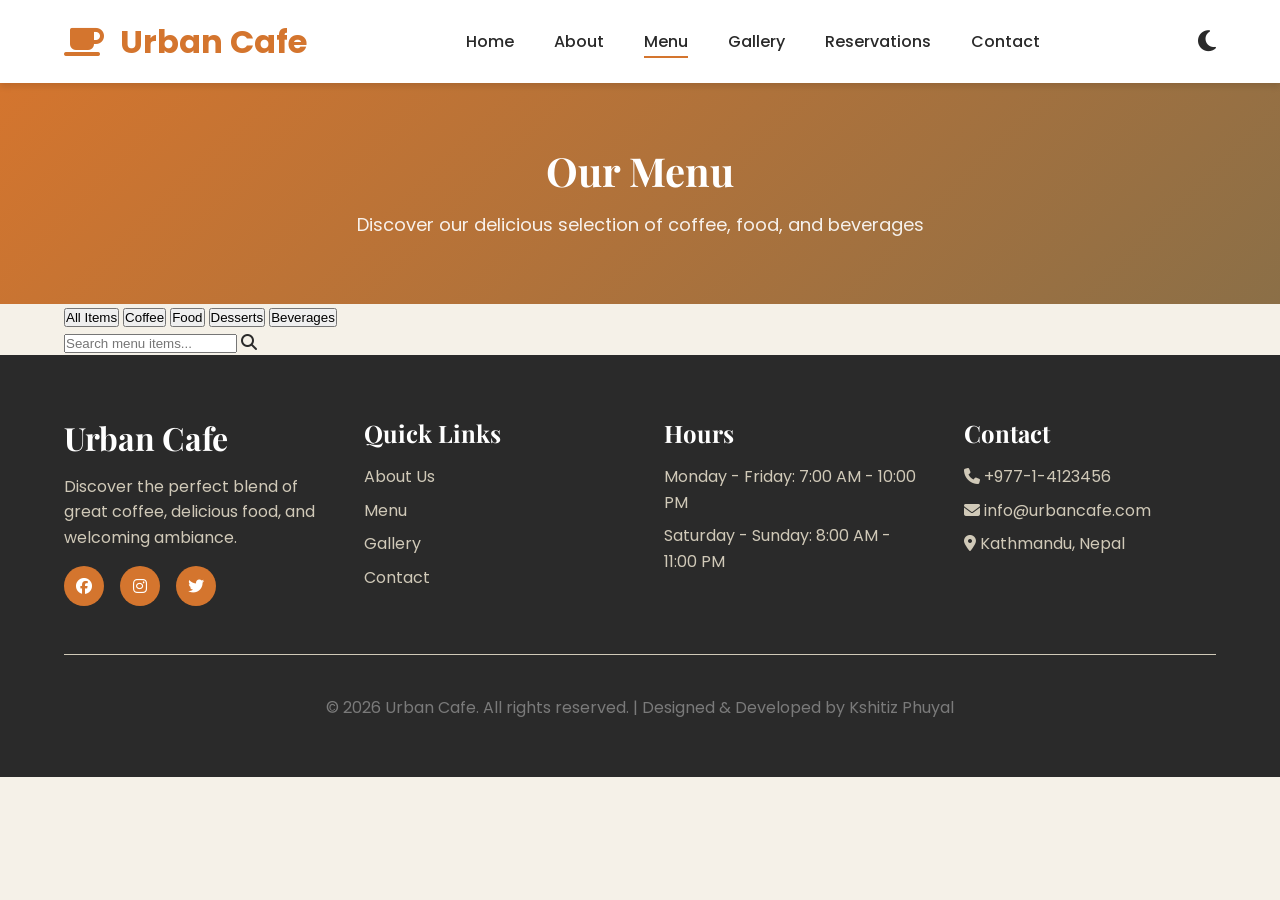
==== menu.html @ 5ae3636b "Phase 2: Create all HTML pages for Urban Cafe Website" ====
<!DOCTYPE html>
<html lang="en">
<head>
    <meta charset="UTF-8">
    <meta name="viewport" content="width=device-width, initial-scale=1.0">
    <meta name="description" content="Urban Cafe Menu - Browse our coffee, food, desserts, and beverages.">
    <title>Menu - Urban Cafe</title>
    
    <!-- Stylesheets -->
    <link rel="stylesheet" href="css/variables.css">
    <link rel="stylesheet" href="css/style.css">
    <link rel="stylesheet" href="css/responsive.css">
    <link rel="stylesheet" href="css/dark-mode.css">
    
    <!-- Font Awesome Icons -->
    <link rel="stylesheet" href="https://cdnjs.cloudflare.com/ajax/libs/font-awesome/6.4.0/css/all.min.css">
    
    <!-- Google Fonts -->
    <link rel="preconnect" href="https://fonts.googleapis.com">
    <link rel="preconnect" href="https://fonts.gstatic.com" crossorigin>
    <link href="https://fonts.googleapis.com/css2?family=Playfair+Display:wght@400;700&family=Poppins:wght@300;400;500;600;700&display=swap" rel="stylesheet">
</head>
<body>
    <!-- Navigation Bar -->
    <nav class="navbar">
        <div class="container">
            <div class="nav-wrapper">
                <div class="logo">
                    <i class="fas fa-coffee"></i>
                    <span>Urban Cafe</span>
                </div>
                
                <ul class="nav-links">
                    <li><a href="index.html">Home</a></li>
                    <li><a href="about.html">About</a></li>
                    <li><a href="menu.html" class="active">Menu</a></li>
                    <li><a href="gallery.html">Gallery</a></li>
                    <li><a href="reservations.html">Reservations</a></li>
                    <li><a href="contact.html">Contact</a></li>
                </ul>
                
                <div class="nav-right">
                    <button class="dark-mode-toggle" id="darkModeToggle">
                        <i class="fas fa-moon"></i>
                    </button>
                    <button class="hamburger" id="hamburger">
                        <span></span>
                        <span></span>
                        <span></span>
                    </button>
                </div>
            </div>
        </div>
    </nav>

    <!-- Page Header -->
    <section class="page-header">
        <h1>Our Menu</h1>
        <p>Discover our delicious selection of coffee, food, and beverages</p>
    </section>

    <!-- Menu Section -->
    <section class="menu-section">
        <div class="container">
            <!-- Filter Buttons -->
            <div class="menu-filters">
                <button class="filter-btn active" data-filter="all">All Items</button>
                <button class="filter-btn" data-filter="coffee">Coffee</button>
                <button class="filter-btn" data-filter="food">Food</button>
                <button class="filter-btn" data-filter="desserts">Desserts</button>
                <button class="filter-btn" data-filter="beverages">Beverages</button>
            </div>

            <!-- Search Bar -->
            <div class="menu-search">
                <input type="text" id="menuSearch" placeholder="Search menu items...">
                <i class="fas fa-search"></i>
            </div>

            <!-- Menu Items Grid -->
            <div class="menu-grid" id="menuItems">
                <!-- Menu items will be loaded here by JavaScript -->
            </div>
        </div>
    </section>

    <!-- Footer -->
    <footer class="footer">
        <div class="container">
            <div class="footer-grid">
                <div class="footer-col">
                    <h3>Urban Cafe</h3>
                    <p>Discover the perfect blend of great coffee, delicious food, and welcoming ambiance.</p>
                    <div class="social-links">
                        <a href="#" title="Facebook"><i class="fab fa-facebook"></i></a>
                        <a href="#" title="Instagram"><i class="fab fa-instagram"></i></a>
                        <a href="#" title="Twitter"><i class="fab fa-twitter"></i></a>
                    </div>
                </div>
                
                <div class="footer-col">
                    <h4>Quick Links</h4>
                    <ul>
                        <li><a href="about.html">About Us</a></li>
                        <li><a href="menu.html">Menu</a></li>
                        <li><a href="gallery.html">Gallery</a></li>
                        <li><a href="contact.html">Contact</a></li>
                    </ul>
                </div>
                
                <div class="footer-col">
                    <h4>Hours</h4>
                    <p>Monday - Friday: 7:00 AM - 10:00 PM</p>
                    <p>Saturday - Sunday: 8:00 AM - 11:00 PM</p>
                </div>
                
                <div class="footer-col">
                    <h4>Contact</h4>
                    <p><i class="fas fa-phone"></i> +977-1-4123456</p>
                    <p><i class="fas fa-envelope"></i> info@urbancafe.com</p>
                    <p><i class="fas fa-map-marker-alt"></i> Kathmandu, Nepal</p>
                </div>
            </div>
            
            <div class="footer-bottom">
                <p>&copy; 2026 Urban Cafe. All rights reserved. | Designed & Developed by Kshitiz Phuyal</p>
            </div>
        </div>
    </footer>

    <!-- Scripts -->
    <script src="js/main.js"></script>
    <script src="js/dark-mode.js"></script>
    <script src="js/menu.js"></script>
</body>
</html>
---- css/variables.css ----
/* CSS Variables - Color Scheme & Spacing */
:root {
    /* Primary Colors */
    --color-primary: #D4752E;
    --color-primary-light: #E8934B;
    --color-primary-dark: #B85A1F;
    
    /* Secondary Colors */
    --color-secondary: #8B6F47;
    --color-secondary-light: #A08960;
    --color-secondary-dark: #6B5535;
    
    /* Neutral Colors */
    --color-light: #F5F1E8;
    --color-light-gray: #E8E3D8;
    --color-gray: #D0C9B8;
    --color-dark-gray: #7A7A7A;
    --color-dark: #2A2A2A;
    --color-black: #000000;
    --color-white: #FFFFFF;
    
    /* Accent Colors */
    --color-success: #27AE60;
    --color-warning: #F39C12;
    --color-error: #E74C3C;
    --color-info: #3498DB;
    
    /* Typography */
    --font-heading: 'Playfair Display', serif;
    --font-body: 'Poppins', sans-serif;
    
    /* Font Sizes */
    --font-size-xs: 0.75rem;
    --font-size-sm: 0.875rem;
    --font-size-base: 1rem;
    --font-size-lg: 1.125rem;
    --font-size-xl: 1.5rem;
    --font-size-2xl: 2rem;
    --font-size-3xl: 2.5rem;
    --font-size-4xl: 3rem;
    
    /* Spacing */
    --spacing-xs: 0.25rem;
    --spacing-sm: 0.5rem;
    --spacing-md: 1rem;
    --spacing-lg: 1.5rem;
    --spacing-xl: 2rem;
    --spacing-2xl: 2.5rem;
    --spacing-3xl: 3rem;
    --spacing-4xl: 4rem;
    
    /* Shadows */
    --shadow-sm: 0 1px 2px rgba(0, 0, 0, 0.05);
    --shadow-md: 0 4px 6px rgba(0, 0, 0, 0.1);
    --shadow-lg: 0 10px 15px rgba(0, 0, 0, 0.1);
    --shadow-xl: 0 20px 25px rgba(0, 0, 0, 0.1);
    
    /* Transitions */
    --transition-fast: 150ms ease-in-out;
    --transition-normal: 300ms ease-in-out;
    --transition-slow: 500ms ease-in-out;
    
    /* Border Radius */
    --radius-sm: 0.25rem;
    --radius-md: 0.5rem;
    --radius-lg: 1rem;
    --radius-xl: 1.5rem;
    --radius-full: 9999px;
}

/* Dark Mode Variables */
body.dark-mode {
    --color-light: #1F1F1F;
    --color-light-gray: #2A2A2A;
    --color-gray: #404040;
    --color-dark: #E8E3D8;
    --color-white: #1F1F1F;
}
---- css/style.css ----
/* Global Styles */
* {
    margin: 0;
    padding: 0;
    box-sizing: border-box;
}

html {
    scroll-behavior: smooth;
}

body {
    font-family: var(--font-body);
    font-size: var(--font-size-base);
    line-height: 1.6;
    color: var(--color-dark);
    background-color: var(--color-light);
    transition: background-color var(--transition-normal), color var(--transition-normal);
}

/* Container */
.container {
    max-width: 1200px;
    margin: 0 auto;
    padding: 0 var(--spacing-lg);
}

/* Typography */
h1, h2, h3, h4, h5, h6 {
    font-family: var(--font-heading);
    font-weight: 700;
    line-height: 1.2;
    color: var(--color-dark);
    margin-bottom: var(--spacing-md);
}

h1 { font-size: var(--font-size-4xl); }
h2 { font-size: var(--font-size-3xl); }
h3 { font-size: var(--font-size-2xl); }
h4 { font-size: var(--font-size-xl); }
h5 { font-size: var(--font-size-lg); }
h6 { font-size: var(--font-size-base); }

p {
    margin-bottom: var(--spacing-md);
    color: var(--color-dark-gray);
}

a {
    color: var(--color-primary);
    text-decoration: none;
    transition: color var(--transition-fast);
}

a:hover {
    color: var(--color-primary-dark);
}

/* Navigation Bar */
.navbar {
    background-color: var(--color-white);
    box-shadow: var(--shadow-md);
    position: sticky;
    top: 0;
    z-index: 1000;
    transition: background-color var(--transition-normal);
}

.nav-wrapper {
    display: flex;
    justify-content: space-between;
    align-items: center;
    padding: var(--spacing-md) 0;
}

.logo {
    display: flex;
    align-items: center;
    gap: var(--spacing-md);
    font-size: var(--font-size-2xl);
    font-weight: 700;
    color: var(--color-primary);
}

.logo i {
    font-size: var(--font-size-2xl);
}

.nav-links {
    display: flex;
    list-style: none;
    gap: var(--spacing-2xl);
}

.nav-links a {
    font-weight: 500;
    position: relative;
    color: var(--color-dark);
}

.nav-links a::after {
    content: '';
    position: absolute;
    bottom: -5px;
    left: 0;
    width: 0;
    height: 2px;
    background-color: var(--color-primary);
    transition: width var(--transition-fast);
}

.nav-links a:hover::after,
.nav-links a.active::after {
    width: 100%;
}

.nav-right {
    display: flex;
    align-items: center;
    gap: var(--spacing-lg);
}

.dark-mode-toggle {
    background: none;
    border: none;
    cursor: pointer;
    font-size: var(--font-size-xl);
    color: var(--color-dark);
    transition: color var(--transition-fast);
}

.dark-mode-toggle:hover {
    color: var(--color-primary);
}

.hamburger {
    display: none;
    flex-direction: column;
    background: none;
    border: none;
    cursor: pointer;
    gap: 5px;
}

.hamburger span {
    width: 25px;
    height: 3px;
    background-color: var(--color-dark);
    border-radius: var(--radius-full);
    transition: all var(--transition-fast);
}

/* Buttons */
.btn {
    display: inline-block;
    padding: var(--spacing-sm) var(--spacing-lg);
    border: none;
    border-radius: var(--radius-md);
    font-family: var(--font-body);
    font-size: var(--font-size-base);
    font-weight: 600;
    text-align: center;
    cursor: pointer;
    transition: all var(--transition-fast);
    text-decoration: none;
}

.btn-primary {
    background-color: var(--color-primary);
    color: var(--color-white);
}

.btn-primary:hover {
    background-color: var(--color-primary-dark);
    transform: translateY(-2px);
    box-shadow: var(--shadow-lg);
}

.btn-secondary {
    background-color: transparent;
    color: var(--color-primary);
    border: 2px solid var(--color-primary);
}

.btn-secondary:hover {
    background-color: var(--color-primary);
    color: var(--color-white);
}

/* Hero Section */
.hero {
    background: linear-gradient(135deg, rgba(212, 117, 46, 0.8), rgba(139, 111, 71, 0.8)), 
                url('https://images.unsplash.com/photo-1493857671505-72967e2e2760?w=1200&h=600&fit=crop');
    background-size: cover;
    background-position: center;
    background-attachment: fixed;
    height: 600px;
    display: flex;
    align-items: center;
    justify-content: center;
    color: var(--color-white);
    text-align: center;
    padding: var(--spacing-4xl) var(--spacing-lg);
}

.hero-content h1 {
    color: var(--color-white);
    font-size: 3.5rem;
    margin-bottom: var(--spacing-md);
}

.hero-content p {
    color: var(--color-light);
    font-size: var(--font-size-xl);
    margin-bottom: var(--spacing-2xl);
}

.hero-buttons {
    display: flex;
    gap: var(--spacing-lg);
    justify-content: center;
    flex-wrap: wrap;
}

/* Sections */
.featured-section,
.offers-section,
.testimonials-section,
.newsletter-section {
    padding: var(--spacing-4xl) var(--spacing-lg);
}

.featured-section {
    background-color: var(--color-light);
}

.offers-section {
    background-color: var(--color-white);
}

.testimonials-section {
    background-color: var(--color-light-gray);
}

.newsletter-section {
    background: linear-gradient(135deg, var(--color-primary), var(--color-secondary));
    color: var(--color-white);
    text-align: center;
}

.newsletter-section h2 {
    color: var(--color-white);
}

.newsletter-form {
    display: flex;
    gap: var(--spacing-md);
    max-width: 500px;
    margin: var(--spacing-2xl) auto 0;
    flex-wrap: wrap;
    justify-content: center;
}

.newsletter-form input {
    flex: 1;
    min-width: 250px;
    padding: var(--spacing-sm) var(--spacing-lg);
    border: none;
    border-radius: var(--radius-md);
    font-family: var(--font-body);
}

/* Section Headers */
.featured-section > .container > h2,
.offers-section > .container > h2,
.testimonials-section > .container > h2,
.newsletter-section h2 {
    text-align: center;
    margin-bottom: var(--spacing-lg);
}

.section-subtitle {
    text-align: center;
    color: var(--color-dark-gray);
    font-size: var(--font-size-lg);
    margin-bottom: var(--spacing-3xl);
}

/* Featured Grid */
.featured-grid {
    display: grid;
    grid-template-columns: repeat(auto-fit, minmax(250px, 1fr));
    gap: var(--spacing-2xl);
    margin-bottom: var(--spacing-3xl);
}

.featured-card {
    background: var(--color-white);
    border-radius: var(--radius-lg);
    overflow: hidden;
    box-shadow: var(--shadow-md);
    transition: all var(--transition-normal);
    cursor: pointer;
}

.featured-card:hover {
    transform: translateY(-10px);
    box-shadow: var(--shadow-xl);
}

.featured-card img {
    width: 100%;
    height: 200px;
    object-fit: cover;
}

.featured-card-content {
    padding: var(--spacing-lg);
}

.featured-card h3 {
    font-size: var(--font-size-xl);
    margin-bottom: var(--spacing-sm);
}

.featured-card p {
    color: var(--color-dark-gray);
    margin-bottom: var(--spacing-md);
}

.featured-price {
    font-size: var(--font-size-lg);
    color: var(--color-primary);
    font-weight: 700;
}

/* Offers Grid */
.offers-grid {
    display: grid;
    grid-template-columns: repeat(auto-fit, minmax(200px, 1fr));
    gap: var(--spacing-2xl);
}

.offer-card {
    background: linear-gradient(135deg, var(--color-primary-light), var(--color-primary));
    color: var(--color-white);
    padding: var(--spacing-2xl);
    border-radius: var(--radius-lg);
    text-align: center;
    transition: all var(--transition-normal);
}

.offer-card:hover {
    transform: translateY(-5px);
    box-shadow: var(--shadow-lg);
}

.offer-icon {
    font-size: 3rem;
    margin-bottom: var(--spacing-md);
}

.offer-card h3 {
    color: var(--color-white);
    font-size: var(--font-size-xl);
}

.offer-card p {
    color: rgba(255, 255, 255, 0.9);
    margin-bottom: 0;
}

/* Testimonials Grid */
.testimonials-grid {
    display: grid;
    grid-template-columns: repeat(auto-fit, minmax(280px, 1fr));
    gap: var(--spacing-2xl);
}

.testimonial-card {
    background: var(--color-white);
    padding: var(--spacing-2xl);
    border-radius: var(--radius-lg);
    box-shadow: var(--shadow-md);
}

.testimonial-header {
    display: flex;
    align-items: center;
    gap: var(--spacing-md);
    margin-bottom: var(--spacing-lg);
}

.testimonial-avatar {
    width: 50px;
    height: 50px;
    border-radius: 50%;
    object-fit: cover;
}

.testimonial-author h4 {
    margin-bottom: 0;
    font-size: var(--font-size-base);
}

.testimonial-author p {
    font-size: var(--font-size-sm);
    color: var(--color-dark-gray);
    margin-bottom: 0;
}

.testimonial-rating {
    color: #FFD700;
    margin-bottom: var(--spacing-md);
}

.testimonial-text {
    color: var(--color-dark-gray);
    font-style: italic;
}

/* Page Header */
.page-header {
    background: linear-gradient(135deg, var(--color-primary), var(--color-secondary));
    color: var(--color-white);
    padding: var(--spacing-4xl) var(--spacing-lg);
    text-align: center;
}

.page-header h1 {
    color: var(--color-white);
    font-size: var(--font-size-3xl);
}

.page-header p {
    color: rgba(255, 255, 255, 0.9);
    font-size: var(--font-size-lg);
    margin-bottom: 0;
}

/* About Section */
.about-section {
    padding: var(--spacing-4xl) var(--spacing-lg);
}

.about-grid {
    display: grid;
    grid-template-columns: 1fr 1fr;
    gap: var(--spacing-3xl);
    align-items: center;
    margin-bottom: var(--spacing-4xl);
}

.about-image img {
    width: 100%;
    border-radius: var(--radius-lg);
    box-shadow: var(--shadow-lg);
}

.mission-values {
    display: grid;
    grid-template-columns: repeat(3, 1fr);
    gap: var(--spacing-2xl);
    margin: var(--spacing-4xl) 0;
}

.mission-card {
    background: var(--color-light);
    padding: var(--spacing-2xl);
    border-radius: var(--radius-lg);
    text-align: center;
    transition: all var(--transition-normal);
}

.mission-card:hover {
    transform: translateY(-5px);
    box-shadow: var(--shadow-lg);
}

.card-icon {
    font-size: 2.5rem;
    color: var(--color-primary);
    margin-bottom: var(--spacing-md);
}

.section-title {
    text-align: center;
    font-size: var(--font-size-3xl);
    margin: var(--spacing-3xl) 0 var(--spacing-2xl);
}

/* Team Grid */
.team-grid {
    display: grid;
    grid-template-columns: repeat(auto-fit, minmax(200px, 1fr));
    gap: var(--spacing-2xl);
    margin-bottom: var(--spacing-4xl);
}

.team-card {
    text-align: center;
    background: var(--color-white);
    padding: var(--spacing-2xl);
    border-radius: var(--radius-lg);
    box-shadow: var(--shadow-md);
    transition: all var(--transition-normal);
}

.team-card:hover {
    box-shadow: var(--shadow-lg);
    transform: translateY(-5px);
}

.team-card img {
    width: 120px;
    height: 120px;
    border-radius: 50%;
    object-fit: cover;
    margin-bottom: var(--spacing-md);
}

.team-card h3 {
    font-size: var(--font-size-lg);
    margin-bottom: var(--spacing-sm);
}

.team-position {
    color: var(--color-primary);
    font-weight: 600;
    margin-bottom: var(--spacing-md);
}

/* Stats Section */
.stats-section {
    display: grid;
    grid-template-columns: repeat(4, 1fr);
    gap: var(--spacing-2xl);
    margin: var(--spacing-4xl) 0;
}

.stat-card {
    background: linear-gradient(135deg, var(--color-primary), var(--color-secondary));
    color: var(--color-white);
    padding: var(--spacing-2xl);
    border-radius: var(--radius-lg);
    text-align: center;
}

.stat-card h3 {
    color: var(--color-white);
    font-size: 2.5rem;
    margin-bottom: var(--spacing-md);
}

.stat-card p {
    color: rgba(255, 255, 255, 0.9);
    font-size: var(--font-size-lg);
    margin-bottom: 0;
}

/* Footer */
.footer {
    background-color: var(--color-dark);
    color: var(--color-light);
    padding: var(--spacing-4xl) var(--spacing-lg) var(--spacing-2xl);
}

.footer-grid {
    display: grid;
    grid-template-columns: repeat(4, 1fr);
    gap: var(--spacing-3xl);
    margin-bottom: var(--spacing-3xl);
}

.footer-col h3,
.footer-col h4 {
    color: var(--color-white);
    margin-bottom: var(--spacing-md);
}

.footer-col p {
    color: var(--color-gray);
    margin-bottom: var(--spacing-sm);
}

.footer-col ul {
    list-style: none;
}

.footer-col ul li {
    margin-bottom: var(--spacing-sm);
}

.footer-col ul a {
    color: var(--color-gray);
    transition: color var(--transition-fast);
}

.footer-col ul a:hover {
    color: var(--color-primary);
}

.social-links {
    display: flex;
    gap: var(--spacing-md);
    margin-top: var(--spacing-md);
}

.social-links a {
    display: inline-flex;
    align-items: center;
    justify-content: center;
    width: 40px;
    height: 40px;
    background-color: var(--color-primary);
    color: var(--color-white);
    border-radius: 50%;
    transition: all var(--transition-fast);
}

.social-links a:hover {
    background-color: var(--color-primary-dark);
    transform: translateY(-3px);
}

.footer-bottom {
    border-top: 1px solid var(--color-gray);
    padding-top: var(--spacing-2xl);
    text-align: center;
    color: var(--color-gray);
}
---- css/responsive.css ----
/* Responsive Design - Tablets */
@media (max-width: 1024px) {
    .container {
        padding: 0 var(--spacing-md);
    }

    h1 { font-size: 2.5rem; }
    h2 { font-size: 2rem; }
    h3 { font-size: 1.5rem; }

    .hero-content h1 {
        font-size: 2.5rem;
    }

    .featured-grid {
        grid-template-columns: repeat(2, 1fr);
    }

    .offers-grid {
        grid-template-columns: repeat(2, 1fr);
    }

    .mission-values {
        grid-template-columns: 1fr;
    }

    .stats-section {
        grid-template-columns: repeat(2, 1fr);
    }

    .footer-grid {
        grid-template-columns: repeat(2, 1fr);
    }

    .about-grid {
        grid-template-columns: 1fr;
    }

    .menu-grid {
        grid-template-columns: repeat(2, 1fr) !important;
    }

    .gallery-grid {
        grid-template-columns: repeat(2, 1fr) !important;
    }
}

/* Responsive Design - Mobile */
@media (max-width: 768px) {
    .nav-links {
        gap: var(--spacing-lg);
    }

    .hamburger {
        display: flex;
    }

    .nav-links {
        display: none;
    }

    .nav-links.active {
        display: flex;
        position: absolute;
        top: 70px;
        left: 0;
        width: 100%;
        flex-direction: column;
        background-color: var(--color-white);
        padding: var(--spacing-lg);
        box-shadow: var(--shadow-md);
        gap: 0;
    }

    .nav-links.active li {
        padding: var(--spacing-md) 0;
        border-bottom: 1px solid var(--color-light-gray);
    }

    .hero {
        height: 400px;
        background-attachment: scroll;
    }

    .hero-content h1 {
        font-size: 1.8rem;
    }

    .hero-content p {
        font-size: var(--font-size-base);
    }

    .hero-buttons {
        flex-direction: column;
        gap: var(--spacing-md);
    }

    .featured-section,
    .offers-section,
    .testimonials-section,
    .newsletter-section {
        padding: var(--spacing-2xl) var(--spacing-lg);
    }

    .featured-grid,
    .testimonials-grid {
        grid-template-columns: 1fr;
    }

    .offers-grid {
        grid-template-columns: 1fr;
    }

    .mission-values {
        grid-template-columns: 1fr;
    }

    .stats-section {
        grid-template-columns: 1fr;
    }

    .footer-grid {
        grid-template-columns: 1fr;
    }

    .page-header {
        padding: var(--spacing-2xl) var(--spacing-lg);
    }

    .page-header h1 {
        font-size: var(--font-size-2xl);
    }

    .page-header p {
        font-size: var(--font-size-base);
    }

    .menu-filters {
        flex-wrap: wrap;
        justify-content: center;
    }

    .menu-grid {
        grid-template-columns: 1fr !important;
    }

    .gallery-grid {
        grid-template-columns: 1fr !important;
    }

    .newsletter-form {
        flex-direction: column;
    }

    .newsletter-form input {
        min-width: 100%;
    }

    .team-grid {
        grid-template-columns: repeat(2, 1fr);
    }

    .contact-wrapper {
        grid-template-columns: 1fr !important;
    }

    .reservation-form-wrapper {
        grid-column: 1 !important;
    }

    .reservation-info {
        grid-column: 1 !important;
    }

    .form-row {
        flex-direction: column;
    }

    .about-grid {
        grid-template-columns: 1fr;
    }
}

/* Responsive Design - Small Mobile */
@media (max-width: 480px) {
    :root {
        --spacing-lg: 1rem;
        --spacing-xl: 1.5rem;
    }

    .logo span {
        display: none;
    }

    h1 { font-size: 1.8rem; }
    h2 { font-size: 1.5rem; }
    h3 { font-size: 1.2rem; }

    .hero {
        height: 300px;
    }

    .hero-content h1 {
        font-size: 1.5rem;
    }

    .hero-content p {
        font-size: var(--font-size-sm);
    }

    .btn {
        width: 100%;
    }

    .featured-grid {
        grid-template-columns: 1fr;
    }

    .team-grid {
        grid-template-columns: 1fr;
    }

    .footer-grid {
        grid-template-columns: 1fr;
    }

    .hero-buttons {
        gap: var(--spacing-sm);
    }

    .error-code {
        font-size: 4rem;
    }

    .error-section h1 {
        font-size: 1.5rem;
    }
}

/* Print Media */
@media print {
    .navbar,
    .footer {
        display: none;
    }
}
---- css/dark-mode.css ----
/* Dark Mode Styles */
body.dark-mode {
    background-color: #1F1F1F;
    color: #E8E3D8;
}

body.dark-mode .navbar {
    background-color: #2A2A2A;
    box-shadow: 0 4px 6px rgba(0, 0, 0, 0.3);
}

body.dark-mode .nav-links a {
    color: #E8E3D8;
}

body.dark-mode .featured-card,
body.dark-mode .testimonial-card,
body.dark-mode .team-card {
    background-color: #2A2A2A;
    box-shadow: 0 4px 6px rgba(0, 0, 0, 0.3);
}

body.dark-mode .featured-card h3,
body.dark-mode .testimonial-card h4,
body.dark-mode .team-card h3 {
    color: #E8E3D8;
}

body.dark-mode .featured-card p,
body.dark-mode .testimonial-text {
    color: #B0A89D;
}

body.dark-mode .mission-card {
    background-color: #2A2A2A;
}

body.dark-mode .mission-card h3 {
    color: #E8E3D8;
}

body.dark-mode .mission-card p {
    color: #B0A89D;
}

body.dark-mode .footer {
    background-color: #0F0F0F;
    color: #B0A89D;
}

body.dark-mode .footer-col h3,
body.dark-mode .footer-col h4 {
    color: #E8E3D8;
}

body.dark-mode .footer-col p,
body.dark-mode .footer-col a {
    color: #B0A89D;
}

body.dark-mode .footer-col a:hover {
    color: #D4752E;
}

body.dark-mode h1,
body.dark-mode h2,
body.dark-mode h3,
body.dark-mode h4,
body.dark-mode h5,
body.dark-mode h6 {
    color: #E8E3D8;
}

body.dark-mode p {
    color: #B0A89D;
}

body.dark-mode a {
    color: #E8934B;
}

body.dark-mode a:hover {
    color: #D4752E;
}

body.dark-mode input,
body.dark-mode textarea,
body.dark-mode select {
    background-color: #2A2A2A;
    color: #E8E3D8;
    border: 1px solid #404040;
}

body.dark-mode input::placeholder,
body.dark-mode textarea::placeholder {
    color: #7A7A7A;
}

body.dark-mode .form-group label {
    color: #E8E3D8;
}

body.dark-mode .error-message {
    color: #FF6B6B;
}

body.dark-mode .success-message {
    color: #51CF66;
}

/* Dark Mode Moon Icon */
body.dark-mode .dark-mode-toggle i::before {
    content: '\f185'; /* Sun icon */
}

body.dark-mode .dark-mode-toggle {
    color: #D4752E;
}

/* Smooth transitions for dark mode */
body,
body.dark-mode {
    transition: background-color 0.3s ease, color 0.3s ease;
}

body * {
    transition: background-color 0.3s ease, color 0.3s ease, border-color 0.3s ease;
}
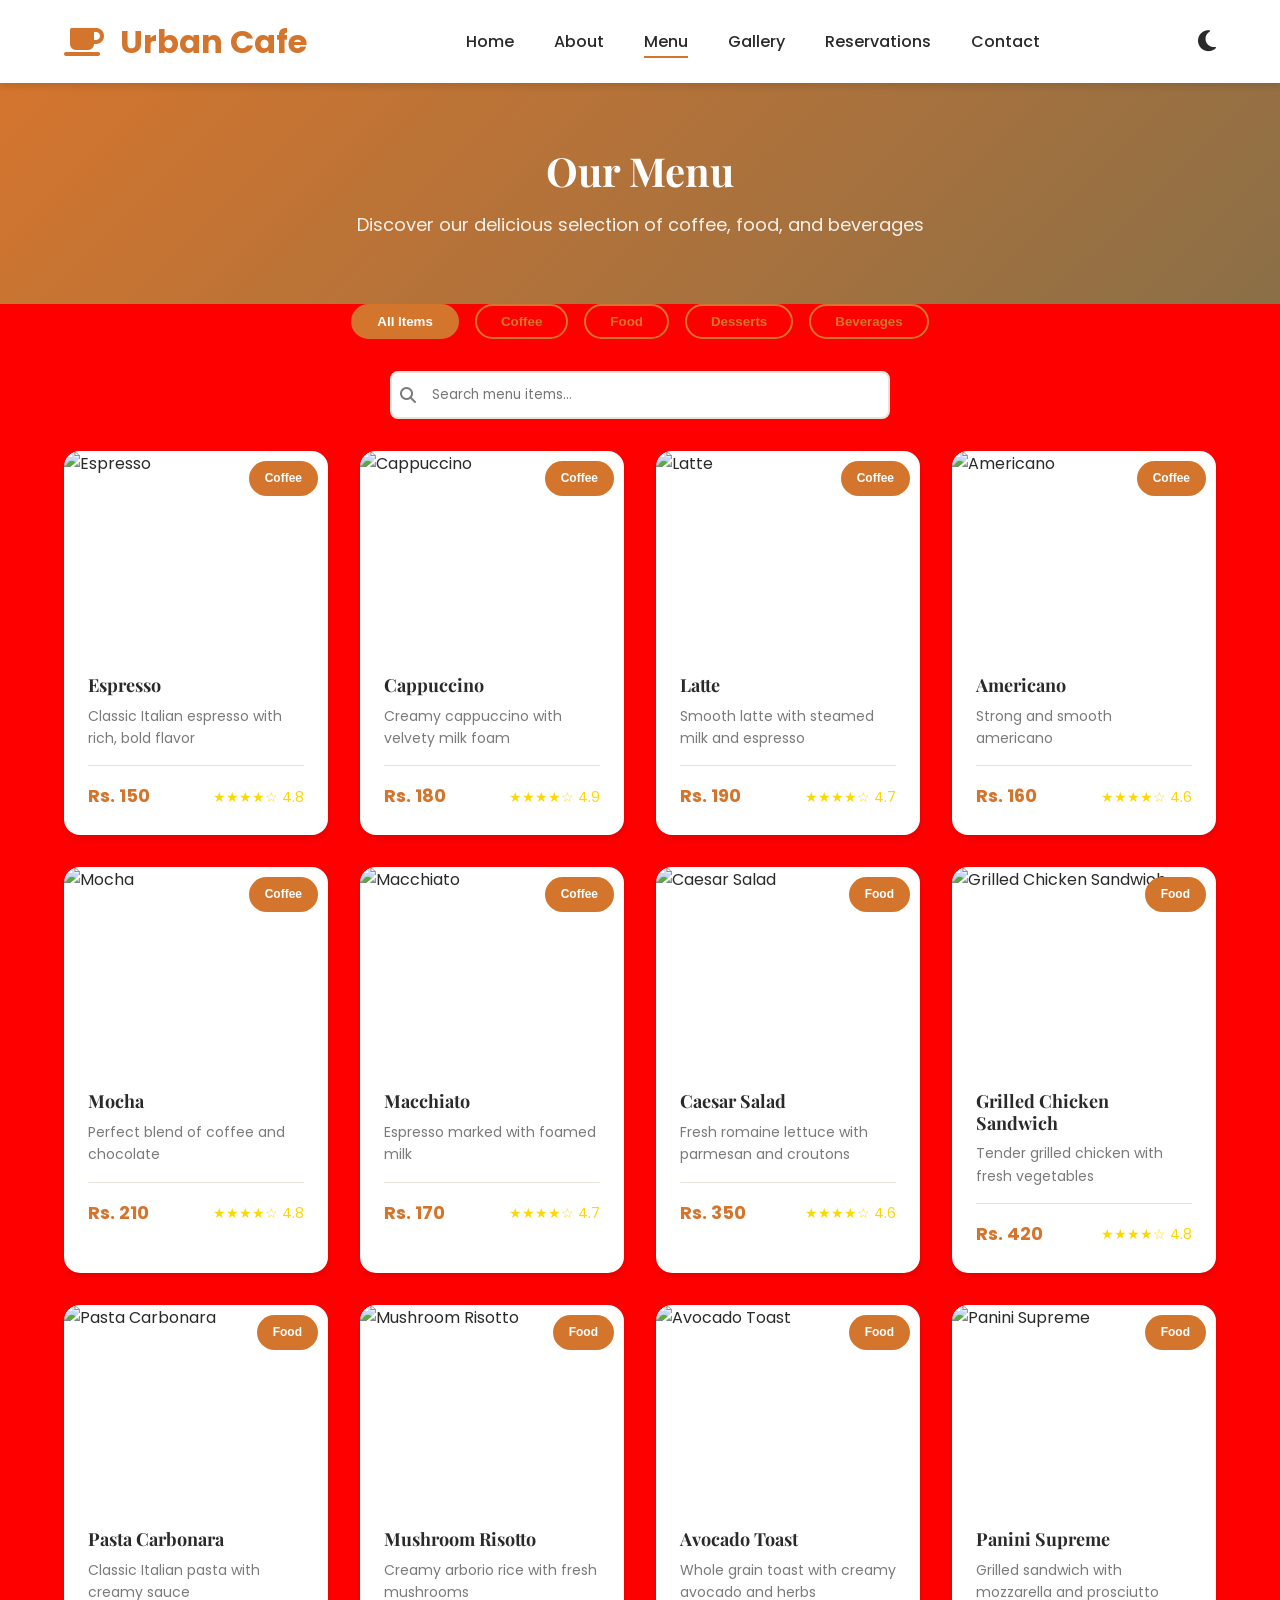
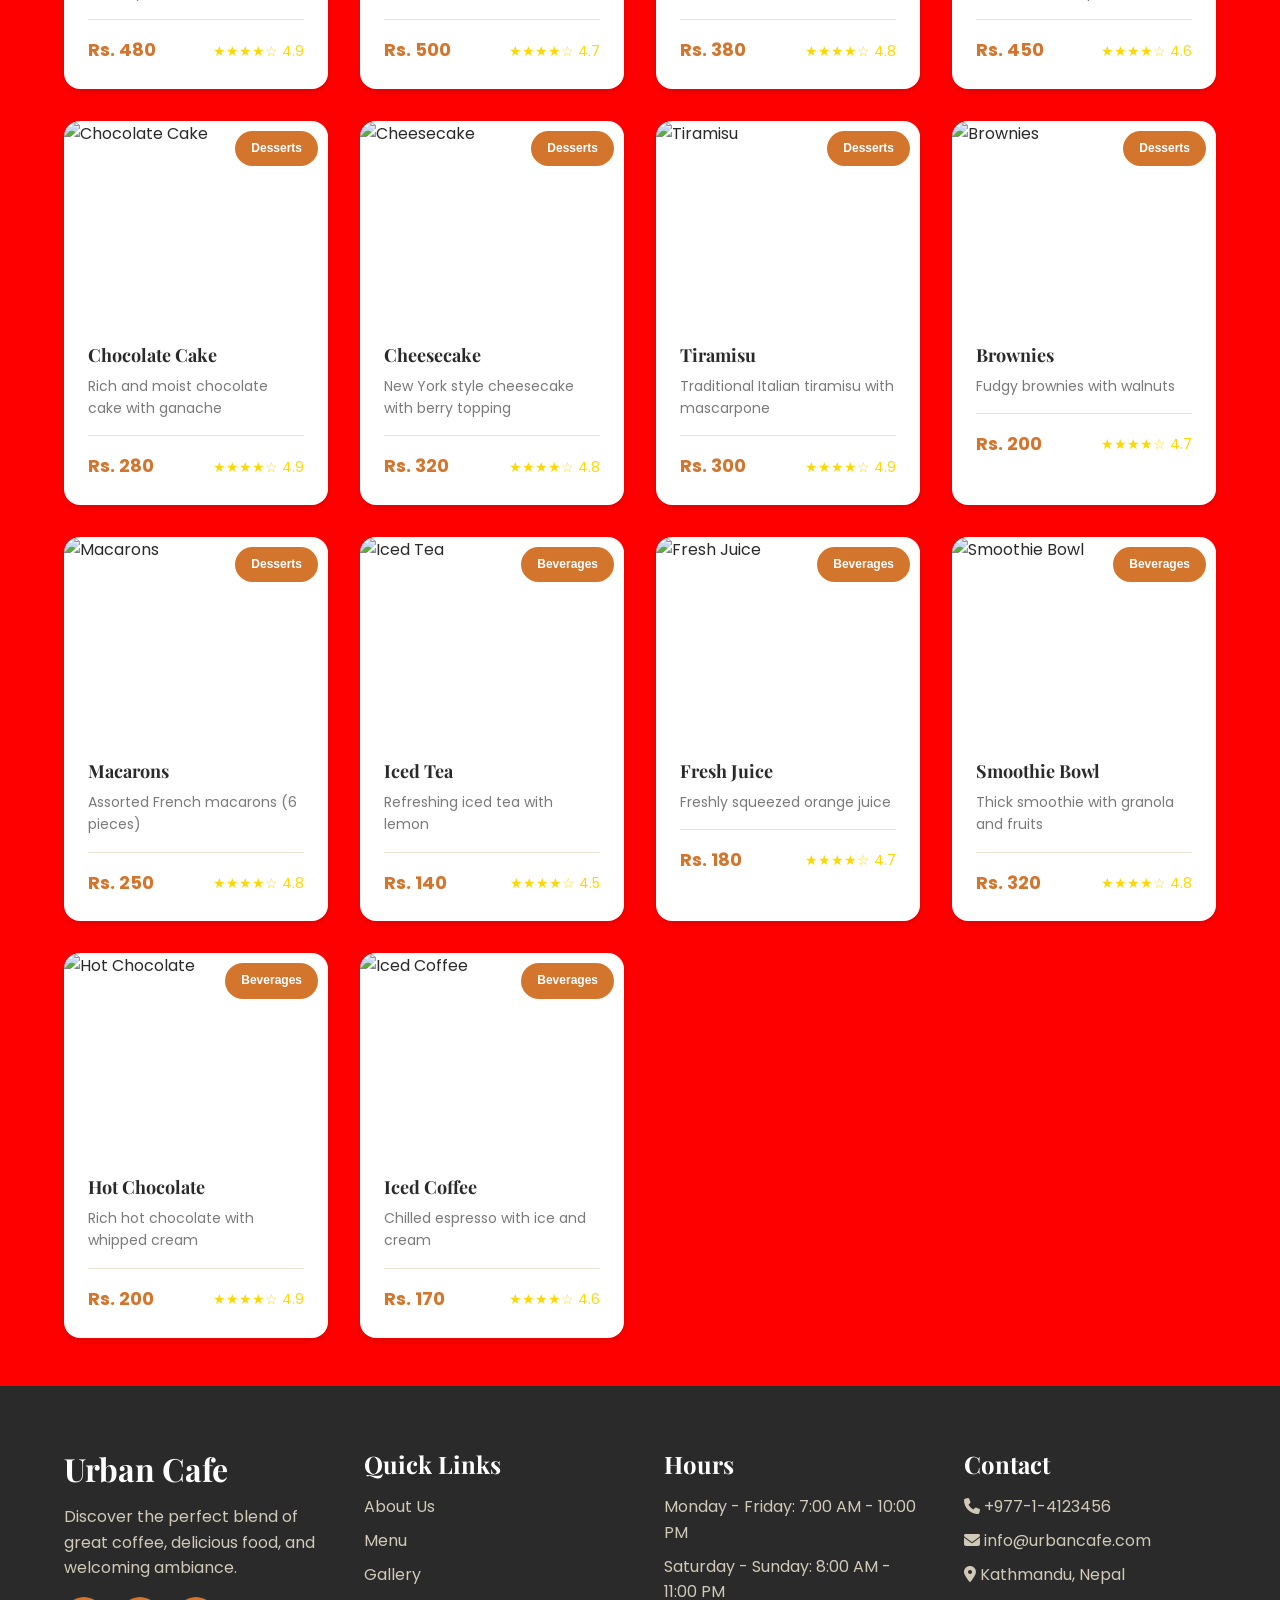
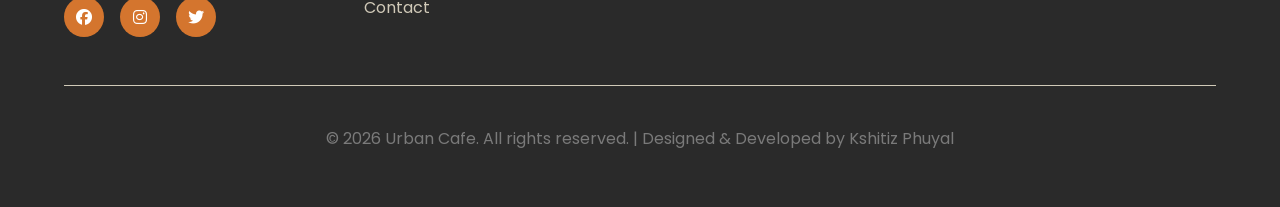
==== commit f5799d0b: "Fix menu page image loading by adding resilient fallback handling for mismatched image names/paths" ====
--- a/menu.html
+++ b/menu.html
@@ -81,6 +81,11 @@
             <div class="menu-grid" id="menuItems">
                 <!-- Menu items will be loaded here by JavaScript -->
             </div>
+
+            <!-- Fallback if menu image paths are broken -->
+            <noscript>
+                <p style="text-align:center;color:#7A7A7A;margin-top:1rem;">Enable JavaScript to view menu items.</p>
+            </noscript>
         </div>
     </section>
 
@@ -132,5 +137,69 @@
     <script src="js/main.js"></script>
     <script src="js/dark-mode.js"></script>
     <script src="js/menu.js"></script>
+
+    <!-- Defensive image fallback for broken/mismatched menu image names -->
+    <script>
+        (function () {
+            const FALLBACK_IMG = 'https://images.unsplash.com/photo-1509042239860-f550ce710b93?w=600&h=400&fit=crop';
+
+            function normalizeAndRetry(img) {
+                if (!img || img.dataset.fixed === '1') return;
+                const original = img.getAttribute('src') || '';
+                if (!original) {
+                    img.src = FALLBACK_IMG;
+                    img.dataset.fixed = '1';
+                    return;
+                }
+
+                // Try URL-encoded variant first (handles spaces/special chars)
+                const encoded = original
+                    .split('/')
+                    .map(part => encodeURIComponent(decodeURIComponent(part)))
+                    .join('/');
+
+                if (encoded !== original && !img.dataset.encodedTried) {
+                    img.dataset.encodedTried = '1';
+                    img.src = encoded;
+                    return;
+                }
+
+                // Try lowercase filename variant (common case mismatch on some hosts)
+                if (!img.dataset.lowercaseTried) {
+                    img.dataset.lowercaseTried = '1';
+                    const parts = original.split('/');
+                    parts[parts.length - 1] = parts[parts.length - 1].toLowerCase();
+                    const lower = parts.join('/');
+                    if (lower !== original) {
+                        img.src = lower;
+                        return;
+                    }
+                }
+
+                // Final fallback
+                img.src = FALLBACK_IMG;
+                img.dataset.fixed = '1';
+            }
+
+            function bindImageHandlers(root) {
+                const images = (root || document).querySelectorAll('#menuItems img, .menu-grid img, .featured-card img');
+                images.forEach(img => {
+                    if (img.dataset.errBound === '1') return;
+                    img.dataset.errBound = '1';
+                    img.addEventListener('error', function () {
+                        normalizeAndRetry(this);
+                    });
+                });
+            }
+
+            // Initial bind
+            bindImageHandlers(document);
+
+            // Re-bind after JS renders menu cards
+            const menuRoot = document.getElementById('menuItems') || document.body;
+            const observer = new MutationObserver(() => bindImageHandlers(menuRoot));
+            observer.observe(menuRoot, { childList: true, subtree: true });
+        })();
+    </script>
 </body>
-</html>+</html>
--- a/css/style.css
+++ b/css/style.css
@@ -1,4 +1,6 @@
-/* Global Styles */
+body {
+    background: red !important;
+}/* Global Styles */
 * {
     margin: 0;
     padding: 0;
